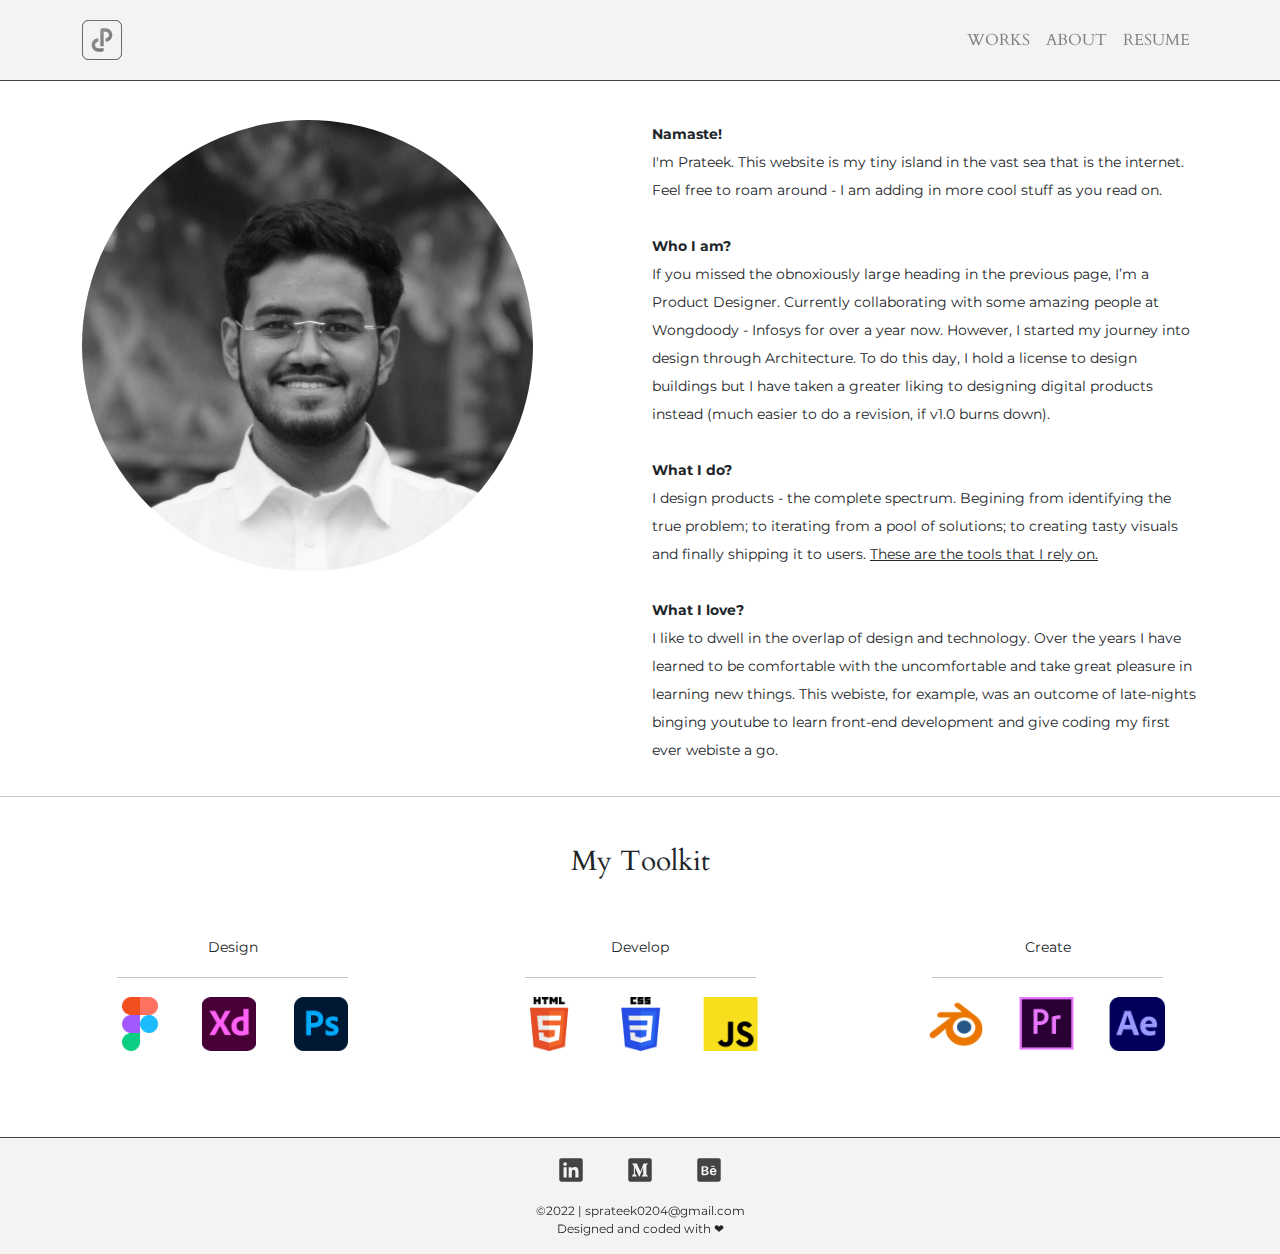
==== about.html @ 3cd32db0 "Update about.html" ====
<!DOCTYPE html>
<html lang="en">
<head>
    <meta charset="UTF-8">
    <meta http-equiv="X-UA-Compatible" content="IE=edge">
    <meta name="viewport" content="width=device-width, initial-scale=1.0">
    <link href='https://fonts.googleapis.com/css?family=Cardo' rel='stylesheet'>
    <link rel="preconnect" href="https://fonts.googleapis.com">
    <link rel="preconnect" href="https://fonts.gstatic.com" crossorigin>
    <link href="https://fonts.googleapis.com/css2?family=Cardo:ital,wght@0,400;0,700;1,400&family=Montserrat:ital,wght@0,400;0,700;1,300&display=swap" rel="stylesheet">
    <link rel="stylesheet" href="bootstrap.min.css">
    <link rel="stylesheet" href="main.css">
    <link rel="stylesheet" href="about.css">
    <title>About me</title>
</head>
<body>

    <!-- Back to Top -->

    <button type="button" class="btn btn-floating btn-lg" id="btn-back-to-top">
        <img src="Assets/chevron-up.svg" alt="Back to Top" id="chevron-up">
    </button>

    <!-- Navbar -->

    <nav class="navbar navbar-expand-sm navbar-light navbarBg fixed-top">
        <div class="container">
            <a href="index.html" class="navbar-brand">
                <img src="Assets/Logo4.svg" alt="Prateek Singh" id="bottomLogo"> 
                <img src="Assets/Logo6.svg" alt="Prateek Singh" id="topLogo">
            </a>
            <button class="navbar-toggler" data-bs-toggle="collapse" data-bs-target="#navbarMenu">
                <span class="navbar-toggler-icon"></span>
            </button>
            <div class="collapse navbar-collapse" id="navbarMenu">
                <ul class="navbar-nav ms-auto">
                    <li class="nav-item">
                        <a href="index.html#recentProjects" class="nav-link">WORKS</a>
                    </li>
                    <li class="nav-item">
                        <a href="about.html" class="nav-link">ABOUT</a>
                    </li>
                    <li class="nav-item">
                        <a href="Assets/PrateekSingh_Resume.pdf" target="_blank" rel="noopener noreferrer" class="nav-link">RESUME</a>
                    </li>
                </ul>
            </div>
        </div>
    </nav>

    <!-- Introduction -->

    <div class="container" id="wrapper">
        <div class="row justify-content-between" id="content">
            <div class="col-md-5 col-12 about">
                <img src="/Assets/Prateek_bnw.jpg" alt="My photo" class="img-fluid" id="myPhoto">
            </div>
            <div class="col-md-6 col-12 body about" id="myAbout">
                <b>Namaste!</b>
                <br>
                I'm Prateek.  This website is my tiny island in the vast sea that is the internet. Feel free to roam around - I am adding in more cool stuff as you read on.
                <br>
                <br>
                <b>Who I am?</b>
                <br>
                If you missed the obnoxiously large heading in the previous page, I’m a Product Designer. Currently collaborating with some amazing people at Wongdoody - Infosys for over a year now.
                However, I started my journey into design through Architecture. To do this day, I hold a license to design buildings but I have taken a greater liking to designing digital products instead (much easier to do a revision, if v1.0 burns down).
                <br>
                <br>
                <b>What I do?</b>
                <br>
                I design products - the complete spectrum. Begining from identifying the true problem; to iterating from a pool of solutions; to creating tasty visuals and finally shipping it to users. <a href="#toolkit">These are the tools that I rely on.</a>
                <br>
                <br>
                <b>What I love?</b>
                <br>
                I like to dwell in the overlap of design and technology. Over the years I have learned to be comfortable with the uncomfortable and take great pleasure in learning new things. This webiste, for example, was an outcome of late-nights binging youtube to learn front-end development and give coding my first ever webiste a go.
            </div>
        </div>
    </div>

    <hr>

    <!-- ToolKit -->

    <div class="continer" id="toolkit">
        <div class="row text-center mt-5">
            <h3>My Toolkit</h3>
        </div> 
        <div class="row justify-content-evenly">

            <div class="col-sm-3 col-12 mt-5">
                <div class="body text-center">
                    Design
                </div>
                <div class="line">
                </div>
                <div class="images">
                    <div class="text-center">
                        <img src="/Assets/Figma_logo.png" alt="Figma Logo" class="img-fluid">
                        <br>
                        <div class="caption appNames">
                            Figma
                        </div>
                    </div>
                    <div class="text-center">
                        <img src="/Assets/Adobe_XD_logo.png" alt="Adobe XD Logo" class="img-fluid">
                        <br>
                        <div class="caption appNames">
                            Adobe<br>XD
                        </div>
                    </div>
                    <div class="text-center">
                        <img src="/Assets/Photoshop_Logo.png" alt="Photoshop logo" class="img-fluid">
                        <br>
                        <div class="caption appNames">
                            Photoshop
                        </div>
                    </div>
                </div>
            </div>

            <div class="col-sm-3 col-12 mt-5">
                <div class="body text-center">
                    Develop
                </div>
                <div class="line">
                </div>
                <div class="images">
                    <div class="text-center">
                        <img src="/Assets/html_logo.png" alt="html Logo" class="img-fluid">
                        <br>
                        <div class="caption appNames">HTML 5</div>
                    </div>
                    <div class="text-center">
                        <img src="/Assets/CSS3_logo.png" alt="CSS Logo"    class="img-fluid">
                        <br>
                        <div class="caption appNames">CSS</div>
                    </div>
                    <div class="text-center">
                        <img src="/Assets/javascript_Logo.png" alt="Javascript logo" class="img-fluid">
                        <br>
                        <div class="caption appNames">Javascript</div>
                    </div>
                </div>
            </div>

            <div class="col-sm-3 col-12 mt-5">
                <div class="body text-center">
                    Create
                </div>
                <div class="line">
                </div>
                <div class="images">
                    <div class="text-center">
                        <img src="/Assets/Blender_logo.png" alt="Blender Logo" class="img-fluid">
                        <br>
                        <div class="caption appNames">
                            Blender
                        </div>
                    </div>
                    <div class="text-center">
                        <img src="/Assets/premiere_pro_logo.png" alt="Premiere proLogo" class="img-fluid">
                        <br>
                        <div class="caption appNames">
                            Premiere<br>Pro
                        </div>
                    </div>
                    <div class="text-center">
                        <img src="/Assets/Adobe_After_Effects_logo.png" alt="After Effects logo" class="img-fluid">
                        <br>
                        <div class="caption appNames">
                            After<br>Effects
                        </div>
                    </div>
                </div>
            </div>

        </div>
    </div>

    <!-- Footer -->

    <footer>
        <div class="footer container-fluid">
            <div class="links text-center">
                <a href="https://www.linkedin.com/in/prateeksingh20/" target="_blank" rel="noopener noreferrer">
                    <img src="/Assets/LinkedIn.svg" alt="LinkedIn Logo" class="img-fluid logo">
                </a><a href="https://www.medium.com/@prateeksingh20" target="_blank" rel="noopener noreferrer">
                    <img src="/Assets/Medium.svg" alt="Medium Logo" class="img-fluid logo">
                </a><a href="https://www.behance.net/prateeksingh20/" target="_blank" rel="noopener noreferrer">
                    <img src="/Assets/Behance.svg" alt="Gmail Logo" class="img-fluid logo">
                </a>
            </div>
            <div class="footnote text-center">
                ©2022 | <a href="mailto:sprateek0204@gmail.com">sprateek0204@gmail.com</a>
                <br>
                Designed and coded with &#10084;
            </div>
        </div>
    </footer>

    <script type="text/javascript" src="main.js"></script>
    <script type="text/javascript" src="bootstrap.bundle.min.js"></script>

    </body>
    </html>
---- main.css ----
body {
    min-height: 100vh;
    min-height: -webkit-fill-available;
}
  html {
    height: -webkit-fill-available;
}

html{
    scroll-behavior: smooth;
}
  

h1{
    font-family: 'Cardo' , sans-serif;
    font-style: normal;
    font-weight: normal;
    font-size: 72px;
    line-height: 150%;
}

h2{
    font-family: 'Cardo' , sans-serif;
    font-style: normal;
    font-weight: normal;
    font-size: 36px;
    line-height: 49px;
}

h3{
    font-family: Cardo;
    font-style: normal;
    /* font-weight: bold; */
    font-size: px;
    line-height: 32px;
}   

.body{
    font-family: 'Montserrat', sans-serif;
    font-style: normal;
    font-weight: normal;
    font-size: 14px;
    line-height: 200%;
    margin-bottom: 1rem;

}

.bodyHeader{
    font-family: 'Montserrat', sans-serif;
    font-style: normal;
    font-weight: bold;
    font-size: 18px;
    line-height: 150%;
}

.bodySubHeader{
    font-family: 'Montserrat', sans-serif;
    font-style: normal;
    font-weight: normal;
    font-size: 18px;
    line-height: 150%;
    text-decoration-line: underline;
    margin-bottom: 0.5rem;
}

.caption{
    font-family: 'Montserrat', sans-serif;
    font-style: normal;
    font-weight: normal;
    font-size: 12px;
    line-height: 150%;
}

#btn-back-to-top {
    position: fixed;
    bottom: 20px;
    right: 20px;
    display: none;
}


/* Navbar */

.navbarBg{
    background: rgba(214, 214, 214, 0.3);
    backdrop-filter: blur(20px);
    -webkit-backdrop-filter: blur(20px);
    box-shadow: 0px 1px 0px #434343;
}

.nav-link{
    font-family: 'Cardo' , sans-serif;
    font-style: normal;
    font-weight: normal;
    font-size: 16px;
    line-height: 32px;
    text-transform: uppercase;
    color: hsla(120, 20%, 6%, 0.5) !important;
}

.nav-link:hover{
    color: hsla(120, 20%, 6%, 1) !important;
    transition: 0.5s;
}

@media screen and (min-width: 1366px)
{
    .nav-link{
        padding-right: 0 !important;
        padding-left: 4rem !important;
    }
}

.navbar{
    padding-top: 1rem;
    padding-bottom: 1rem;
}

a.navbar-brand{
    position: relative;
}

a.navbar-brand>img{
    width: 40px;
    height: auto;
    position: absolute;
    top: -15px;
    left: 0;
}

#bottomLogo{
    filter: opacity(0);

}

a.navbar-brand:hover #bottomLogo{
    filter: opacity(1);
    transition: 1s;

}

.divider{
    margin-top: 5rem;
    margin-bottom:5rem ;
    border: 1px dashed #E5C1BD;
}

.video-fluid {
    width: 100%;
    height: auto;
}

.roundedBorder{
    border: 1px solid #62929E;
    border-radius: 0px;
}

.bold{
    font-weight: bold;
    text-decoration: solid;
    background-color: #CFFFB0;
}


#gallery-modal .modal-img{
    width: 100%;
}

.gallery-item:hover{
    /* filter: grayscale(); */
    /* border: 1px solid #000; */
    transition: 0.3s;
    cursor:-webkit-zoom-in;
    border-radius: 8px;
}

.modal-big{
    max-width: 90vw;
    width: 100%;
    height: auto;
}

@media screen and (min-width: 1366px)
{
    #chevron-up{
        width: 24px;
        height: 24px;
    }

    #chevron-down{
        width: 24px;
        height: 24px;
    }
}

#btn-back-to-top:hover #chevron-up{
    transform: scale(1.3);
    transition: 0.6s ease;
}

#btn-back-to-top{
    z-index: 5000;
    background: rgba(214, 214, 214, 0.3);
    backdrop-filter: blur(40px);
    -webkit-backdrop-filter: blur(20px);
}

.links{
    padding: 1rem 0;
}

.links a{
    text-decoration: none;
    margin: 1rem;
}

.logo{
    width: 32px;
    height: 32px;
}

.logo:hover{
    filter: opacity(0.5);
}

#goto{
    position: absolute;
    bottom: 5vh;
    left: 50%;
    margin-left: -50px;
    animation: bounce 2s infinite;
    animation-timing-function: ease;
}

@media screen and (max-width:768px) {
    #goto{
        bottom:10vh;
    }   
}

@keyframes bounce {
    0% {transform: translateY(0);}
    50% {transform: translateY(-1vh);}
    0% {transform: translateY(0);}
}

.footnote{
    font-family: 'Montserrat', sans-serif;
    font-style: normal;
    font-weight: normal;
    font-size: 12px;
    line-height: 150%;
}

.footer{
    margin-top: 3rem;
    padding-bottom: 1rem;
    background: rgba(214, 214, 214, 0.3);
    backdrop-filter: blur(20px);
    -webkit-backdrop-filter: blur(20px);
    box-shadow: 0px -1px 0px #434343;
}

.footnote a{
    text-decoration: none;
    color: inherit;
}

.footnote a:hover{
    text-decoration: underline;
}
---- about.css ----
.about{
    margin-top: 120px;
}

.about>img{
    border-radius: 50%;
}

.images{
    display: flex;
    justify-content: space-evenly;
}

.images img{
    height: auto;
    transform: scale(0.9);
}

.appNames{
    filter: opacity(0);
}

.images:hover .appNames{
    filter: opacity(1);
}

.images img:hover{
    transform: scale(1);
    transition: 0.5s;
}

#toolkit{
    width: 100%;
}

.line{
    max-width: 100%;
    height: 1px;
    margin-left: calc(25% - 40px);
    margin-right: calc(25% - 40px);
    background-color: rgb(196, 196, 196);
    margin-bottom: 1rem;
}

#wrapper a{     
    color: inherit;
}

@media screen and (max-width:768px) {
    .row{
        --bs-gutter-x: 0rem !important    ;
    }
}
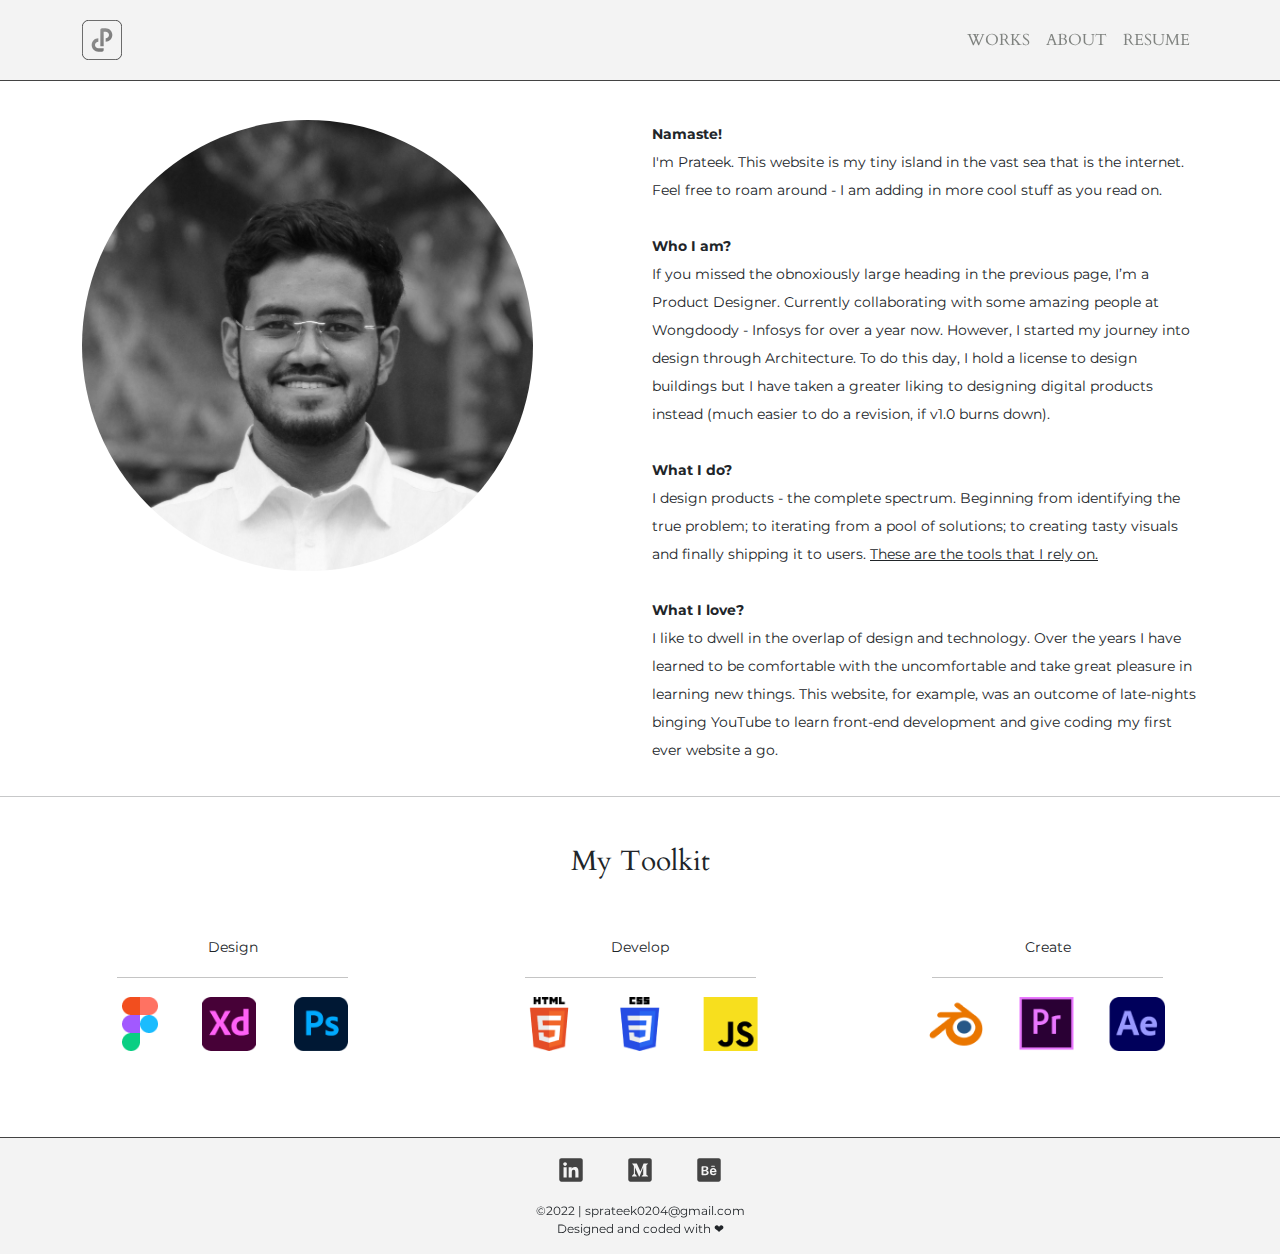
==== commit 6a56662b: "Add files via upload" ====
--- a/about.html
+++ b/about.html
@@ -1,17 +1,35 @@
 <!DOCTYPE html>
 <html lang="en">
 <head>
+    <title>About me</title>
     <meta charset="UTF-8">
     <meta http-equiv="X-UA-Compatible" content="IE=edge">
     <meta name="viewport" content="width=device-width, initial-scale=1.0">
+    <meta name="description" content="This webpage is Prateek Singh's design portfolio.">
+    <meta name="keywords" content="Prateek Singh, UX Designer, Product Designer, Designer, User Experience">
+    <meta name="author" content="Prateek Singh">
     <link href='https://fonts.googleapis.com/css?family=Cardo' rel='stylesheet'>
     <link rel="preconnect" href="https://fonts.googleapis.com">
     <link rel="preconnect" href="https://fonts.gstatic.com" crossorigin>
     <link href="https://fonts.googleapis.com/css2?family=Cardo:ital,wght@0,400;0,700;1,400&family=Montserrat:ital,wght@0,400;0,700;1,300&display=swap" rel="stylesheet">
+    <link rel="icon" type="image/x-icon" href="Assets/flavicon.ico">
+    <meta property="og:title" content="Prateek Singh's Portfolio" />
+    <meta property="og:type" content="website" />
+    <meta property="og:url" content="https://prateeksingh.in/" />
+    <meta property="og:image" content="https://prateeksingh.in/Assets/Website_og_thumbnail.png" />
+    <meta name="description" property="og:description" content="I'm a Product Designer / UX Designer based in India. This website is my tiny island in the vast sea that is the internet." />
+    <meta name="author" content="Prateek Singh">
     <link rel="stylesheet" href="bootstrap.min.css">
     <link rel="stylesheet" href="main.css">
     <link rel="stylesheet" href="about.css">
-    <title>About me</title>
+    <!-- Global site tag (gtag.js) - Google Analytics -->
+    <script async src="https://www.googletagmanager.com/gtag/js?id=G-GD4QKS7PSS"></script>
+    <script>
+    window.dataLayer = window.dataLayer || [];
+    function gtag(){dataLayer.push(arguments);}
+    gtag('js', new Date());
+    gtag('config', 'G-GD4QKS7PSS');
+    </script>
 </head>
 <body>
 
@@ -52,7 +70,7 @@
 
     <div class="container" id="wrapper">
         <div class="row justify-content-between" id="content">
-            <div class="col-md-5 col-12 about">
+            <div class="col-md-5 col-12 about your-element">
                 <img src="/Assets/Prateek_bnw.jpg" alt="My photo" class="img-fluid" id="myPhoto">
             </div>
             <div class="col-md-6 col-12 body about" id="myAbout">
@@ -69,12 +87,12 @@
                 <br>
                 <b>What I do?</b>
                 <br>
-                I design products - the complete spectrum. Begining from identifying the true problem; to iterating from a pool of solutions; to creating tasty visuals and finally shipping it to users. <a href="#toolkit">These are the tools that I rely on.</a>
+                I design products - the complete spectrum. Beginning from identifying the true problem; to iterating from a pool of solutions; to creating tasty visuals and finally shipping it to users. <a href="#toolkit">These are the tools that I rely on.</a>
                 <br>
                 <br>
                 <b>What I love?</b>
                 <br>
-                I like to dwell in the overlap of design and technology. Over the years I have learned to be comfortable with the uncomfortable and take great pleasure in learning new things. This webiste, for example, was an outcome of late-nights binging youtube to learn front-end development and give coding my first ever webiste a go.
+                I like to dwell in the overlap of design and technology. Over the years I have learned to be comfortable with the uncomfortable and take great pleasure in learning new things. This website, for example, was an outcome of late-nights binging YouTube to learn front-end development and give coding my first ever website a go.
             </div>
         </div>
     </div>
@@ -140,7 +158,7 @@
                     <div class="text-center">
                         <img src="/Assets/javascript_Logo.png" alt="Javascript logo" class="img-fluid">
                         <br>
-                        <div class="caption appNames">Javascript</div>
+                        <div class="caption appNames">JavaScript</div>
                     </div>
                 </div>
             </div>
@@ -199,9 +217,15 @@
             </div>
         </div>
     </footer>
-
+    <script type="text/javascript" src="vanilla-tilt.js"></script>
+    <script type="text/javascript">
+        VanillaTilt.init(document.querySelector(".your-element"), {
+            max: 25,
+            speed: 400
+        });
+    </script>
     <script type="text/javascript" src="main.js"></script>
     <script type="text/javascript" src="bootstrap.bundle.min.js"></script>
 
     </body>
-    </html>
+    </html>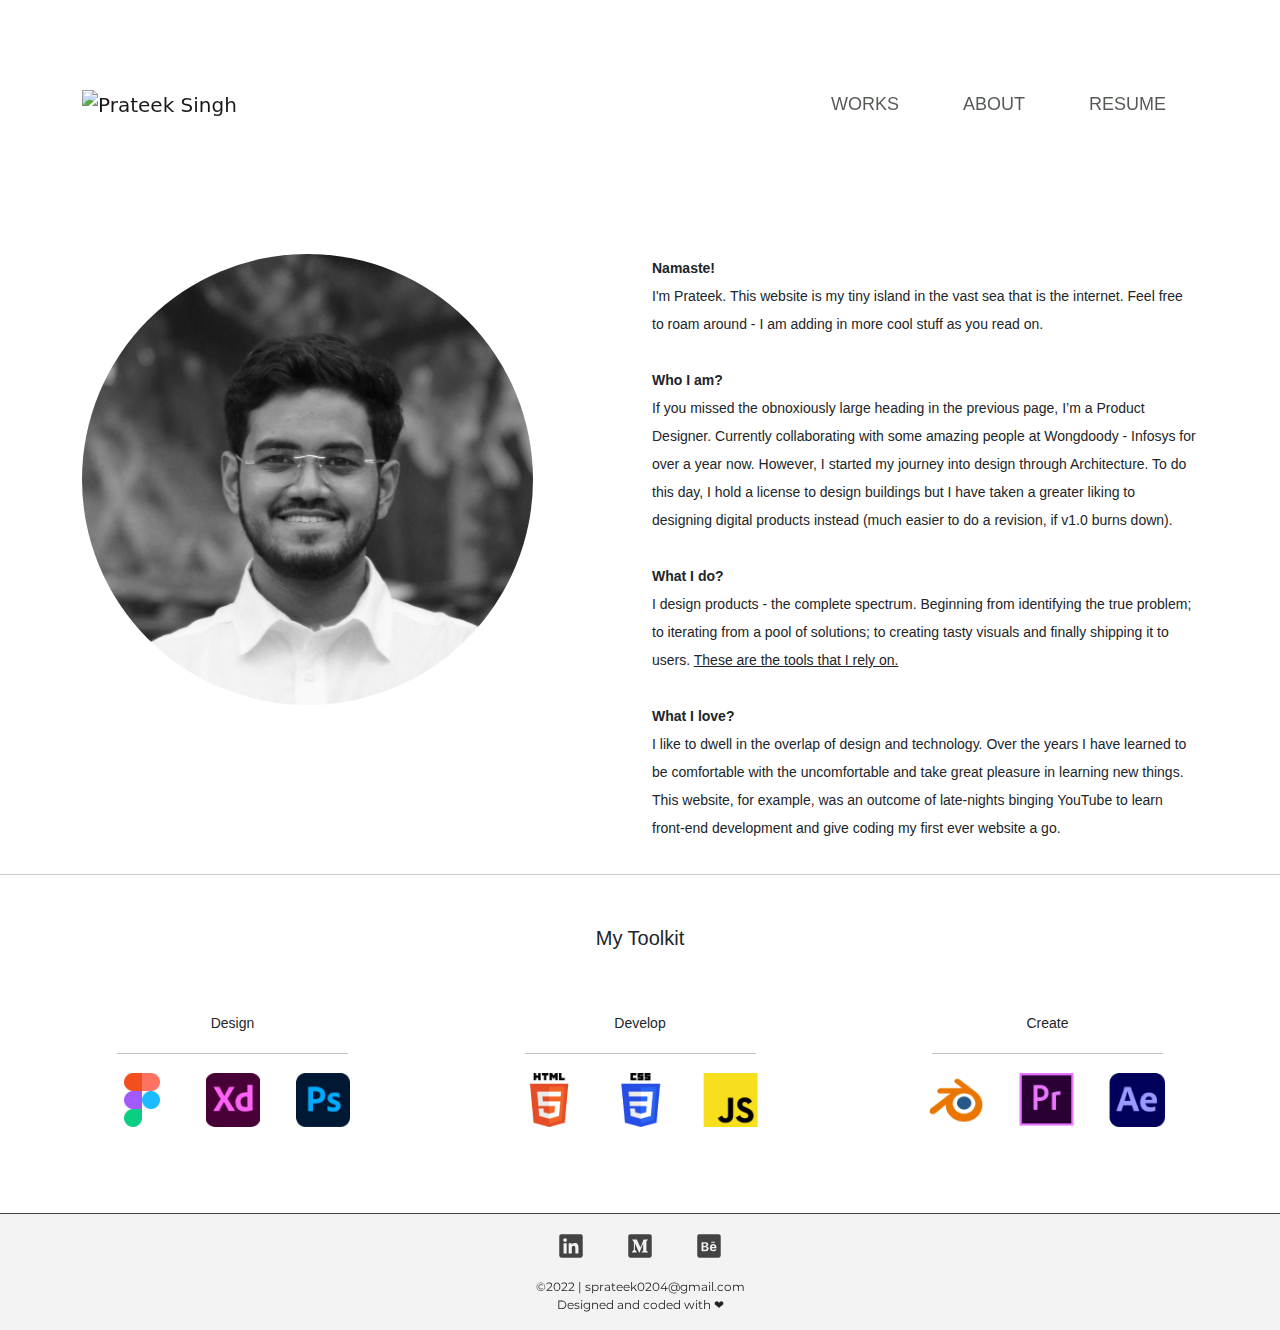
==== commit 26629b57: "Add files via upload" ====
--- a/about.html
+++ b/about.html
@@ -41,11 +41,10 @@
 
     <!-- Navbar -->
 
-    <nav class="navbar navbar-expand-sm navbar-light navbarBg fixed-top">
-        <div class="container">
+    <nav class="navbar navbar-expand-sm navbar-light navbarBg sticky-top ">
+        <div class="container" id="navAdjust">
             <a href="index.html" class="navbar-brand">
-                <img src="Assets/Logo4.svg" alt="Prateek Singh" id="bottomLogo"> 
-                <img src="Assets/Logo6.svg" alt="Prateek Singh" id="topLogo">
+                <img src="Assets/Logo.svg" alt="Prateek Singh"> 
             </a>
             <button class="navbar-toggler" data-bs-toggle="collapse" data-bs-target="#navbarMenu">
                 <span class="navbar-toggler-icon"></span>
@@ -217,13 +216,14 @@
             </div>
         </div>
     </footer>
-    <script type="text/javascript" src="vanilla-tilt.js"></script>
+    <!-- <script type="text/javascript" src="vanilla-tilt.js"></script>
     <script type="text/javascript">
         VanillaTilt.init(document.querySelector(".your-element"), {
             max: 25,
             speed: 400
         });
-    </script>
+    </script> -->
+    <script src="//ajax.googleapis.com/ajax/libs/jquery/1.9.1/jquery.min.js"></script>
     <script type="text/javascript" src="main.js"></script>
     <script type="text/javascript" src="bootstrap.bundle.min.js"></script>
 
--- a/main.css
+++ b/main.css
@@ -1,271 +1,351 @@
-body {
-    min-height: 100vh;
-    min-height: -webkit-fill-available;
-}
-  html {
-    height: -webkit-fill-available;
-}
-
-html{
-    scroll-behavior: smooth;
-}
-  
-
-h1{
-    font-family: 'Cardo' , sans-serif;
-    font-style: normal;
-    font-weight: normal;
-    font-size: 72px;
-    line-height: 150%;
-}
-
-h2{
-    font-family: 'Cardo' , sans-serif;
-    font-style: normal;
-    font-weight: normal;
-    font-size: 36px;
-    line-height: 49px;
-}
-
-h3{
-    font-family: Cardo;
-    font-style: normal;
-    /* font-weight: bold; */
-    font-size: px;
-    line-height: 32px;
-}   
-
-.body{
-    font-family: 'Montserrat', sans-serif;
-    font-style: normal;
-    font-weight: normal;
-    font-size: 14px;
-    line-height: 200%;
-    margin-bottom: 1rem;
-
-}
-
-.bodyHeader{
-    font-family: 'Montserrat', sans-serif;
-    font-style: normal;
-    font-weight: bold;
-    font-size: 18px;
-    line-height: 150%;
-}
-
-.bodySubHeader{
-    font-family: 'Montserrat', sans-serif;
-    font-style: normal;
-    font-weight: normal;
-    font-size: 18px;
-    line-height: 150%;
-    text-decoration-line: underline;
-    margin-bottom: 0.5rem;
-}
-
-.caption{
-    font-family: 'Montserrat', sans-serif;
-    font-style: normal;
-    font-weight: normal;
-    font-size: 12px;
-    line-height: 150%;
-}
-
-#btn-back-to-top {
-    position: fixed;
-    bottom: 20px;
-    right: 20px;
-    display: none;
-}
-
-
-/* Navbar */
-
-.navbarBg{
-    background: rgba(214, 214, 214, 0.3);
-    backdrop-filter: blur(20px);
-    -webkit-backdrop-filter: blur(20px);
-    box-shadow: 0px 1px 0px #434343;
-}
-
-.nav-link{
-    font-family: 'Cardo' , sans-serif;
-    font-style: normal;
-    font-weight: normal;
-    font-size: 16px;
-    line-height: 32px;
-    text-transform: uppercase;
-    color: hsla(120, 20%, 6%, 0.5) !important;
-}
-
-.nav-link:hover{
-    color: hsla(120, 20%, 6%, 1) !important;
-    transition: 0.5s;
-}
-
-@media screen and (min-width: 1366px)
-{
-    .nav-link{
-        padding-right: 0 !important;
-        padding-left: 4rem !important;
-    }
-}
-
-.navbar{
-    padding-top: 1rem;
-    padding-bottom: 1rem;
-}
-
-a.navbar-brand{
-    position: relative;
-}
-
-a.navbar-brand>img{
-    width: 40px;
-    height: auto;
-    position: absolute;
-    top: -15px;
-    left: 0;
-}
-
-#bottomLogo{
-    filter: opacity(0);
-
-}
-
-a.navbar-brand:hover #bottomLogo{
-    filter: opacity(1);
-    transition: 1s;
-
-}
-
-.divider{
-    margin-top: 5rem;
-    margin-bottom:5rem ;
-    border: 1px dashed #E5C1BD;
-}
-
-.video-fluid {
-    width: 100%;
-    height: auto;
-}
-
-.roundedBorder{
-    border: 1px solid #62929E;
-    border-radius: 0px;
-}
-
-.bold{
-    font-weight: bold;
-    text-decoration: solid;
-    background-color: #CFFFB0;
-}
-
-
-#gallery-modal .modal-img{
-    width: 100%;
-}
-
-.gallery-item:hover{
-    /* filter: grayscale(); */
-    /* border: 1px solid #000; */
-    transition: 0.3s;
-    cursor:-webkit-zoom-in;
-    border-radius: 8px;
-}
-
-.modal-big{
-    max-width: 90vw;
-    width: 100%;
-    height: auto;
-}
-
-@media screen and (min-width: 1366px)
-{
-    #chevron-up{
-        width: 24px;
-        height: 24px;
-    }
-
-    #chevron-down{
-        width: 24px;
-        height: 24px;
-    }
-}
-
-#btn-back-to-top:hover #chevron-up{
-    transform: scale(1.3);
-    transition: 0.6s ease;
-}
-
-#btn-back-to-top{
-    z-index: 5000;
-    background: rgba(214, 214, 214, 0.3);
-    backdrop-filter: blur(40px);
-    -webkit-backdrop-filter: blur(20px);
-}
-
-.links{
-    padding: 1rem 0;
-}
-
-.links a{
-    text-decoration: none;
-    margin: 1rem;
-}
-
-.logo{
-    width: 32px;
-    height: 32px;
-}
-
-.logo:hover{
-    filter: opacity(0.5);
-}
-
-#goto{
-    position: absolute;
-    bottom: 5vh;
-    left: 50%;
-    margin-left: -50px;
-    animation: bounce 2s infinite;
-    animation-timing-function: ease;
-}
-
-@media screen and (max-width:768px) {
-    #goto{
-        bottom:10vh;
-    }   
-}
-
-@keyframes bounce {
-    0% {transform: translateY(0);}
-    50% {transform: translateY(-1vh);}
-    0% {transform: translateY(0);}
-}
-
-.footnote{
-    font-family: 'Montserrat', sans-serif;
-    font-style: normal;
-    font-weight: normal;
-    font-size: 12px;
-    line-height: 150%;
-}
-
-.footer{
-    margin-top: 3rem;
-    padding-bottom: 1rem;
-    background: rgba(214, 214, 214, 0.3);
-    backdrop-filter: blur(20px);
-    -webkit-backdrop-filter: blur(20px);
-    box-shadow: 0px -1px 0px #434343;
-}
-
-.footnote a{
-    text-decoration: none;
-    color: inherit;
-}
-
-.footnote a:hover{
-    text-decoration: underline;
+html {
+    height: -webkit-fill-available;
+    scroll-behavior: smooth;
+}
+
+body {
+    min-height: 100vh;
+    min-height: -webkit-fill-available;
+}
+
+.black{
+    color: #000000;
+}
+
+.grey1{
+    color: #121212 !important;
+}
+
+.grey2{
+    color: #181818 !important;
+}
+
+
+h1{
+    font-family: 'Red Hat Display' , sans-serif;
+    font-style: normal;
+    font-weight: 700;
+    font-size: 48px;
+    line-height: 150%;
+}
+
+h2{
+    font-family: 'Red Hat Display' , sans-serif;
+    font-style: normal;
+    font-weight: normal;
+    font-size: 36px;
+    line-height: 150%;
+}
+
+h3{
+    font-family: 'Red Hat Display' , sans-serif;
+    font-style: normal;
+    font-weight: 400;
+    font-size: 20px;
+    line-height: 150%;
+}   
+
+.body{
+    font-family: 'Red Hat Display', sans-serif;
+    font-style: normal;
+    font-weight: normal;
+    font-size: 14px;
+    line-height: 200%;
+    margin-bottom: 1rem;
+
+}
+
+.bodyHeader{
+    font-family: 'Red Hat Display', sans-serif;
+    font-style: normal;
+    font-weight: bold;
+    font-size: 18px;
+    line-height: 150%;
+}
+
+.bodySubHeader{
+    font-family: 'Red Hat Display', sans-serif;
+    font-style: normal;
+    font-weight: normal;
+    font-size: 18px;
+    line-height: 150%;
+    text-decoration-line: underline;
+    margin-bottom: 0.5rem;
+}
+
+.caption{
+    font-family: 'Red Hat Display', sans-serif;
+    font-style: normal;
+    font-weight: normal;
+    font-size: 12px;
+    line-height: 150%;
+}
+
+#btn-back-to-top {
+    position: fixed;
+    bottom: 20px;
+    right: 20px;
+    display: none;
+}
+
+
+/* Navbar */
+
+.navbarBg{
+    background: rgba(255, 255, 255, 0) !;
+    backdrop-filter: blur(0px);
+    -webkit-backdrop-filter: blur(120px);
+    box-shadow: none;
+}
+
+.nav-link{
+    font-family: 'Red Hat Display' , sans-serif;
+    font-style: normal;
+    font-weight: normal;
+    font-size: 18px;
+    line-height: 150%;
+    text-transform: uppercase;
+    padding-right: 2rem !important;
+    padding-left: 2rem !important;
+    color: hsla(120, 20%, 6%, 0.7) !important;
+}
+
+.nav-link:hover{
+    color: hsla(120, 20%, 6%, 1) !important;
+    transition: 0.5s;
+}
+
+/* .navbarBg{
+    background: rgba(255, 255, 255, 0);
+    backdrop-filter: blur(0px) !important;
+    -webkit-backdrop-filter: blur(0px);
+    box-shadow: none !important;
+} */
+
+.navbarBg.sticky-top.scrolled{
+    background: rgba(214, 214, 214, 0.3);
+    backdrop-filter: blur(120px) !important;
+    -webkit-backdrop-filter: blur(120px);
+    box-shadow: 0px 1px 0px #434343 !important;
+    transition: 100ms linear;
+}
+
+.navbar{
+    margin-top: 75px;
+}
+
+@media screen and (max-width:576px) {
+    .navbar{
+        margin-top: 0px !important;
+        backdrop-filter: blur(120px) !important;
+    }    
+
+    #navAdjust{
+        padding: 0 1rem !important;
+    }
+
+    .nav-link{
+        padding-left: 0 !important;
+    }
+}
+
+/* @media screen and (max-width: 992px)
+{
+    .nav-link{
+        padding-right: 1rem !important;
+        padding-left: 1rem !important;
+    }
+} */
+
+a.navbar-brand{
+    position: relative;
+}
+
+.divider{
+    margin-top: 5rem;
+    margin-bottom:5rem ;
+    border: 1px dashed #E5C1BD;
+}
+
+.video-fluid {
+    width: 100%;
+    height: auto;
+}
+
+.roundedBorder{
+    border: 1px solid #62929E;
+    border-radius: 0px;
+}
+
+.bold{
+    font-weight: bold;
+    text-decoration: solid;
+    background-color: #CFFFB0;
+}
+
+
+#gallery-modal .modal-img{
+    width: 100%;
+}
+
+.gallery-item:hover{
+    /* filter: grayscale(); */
+    /* border: 1px solid #000; */
+    transition: 0.3s;
+    cursor:-webkit-zoom-in;
+    border-radius: 8px;
+}
+
+.modal-big{
+    max-width: 90vw;
+    width: 100%;
+    height: auto;
+}
+
+@media screen and (min-width: 1366px)
+{
+    #chevron-up{
+        width: 24px;
+        height: 24px;
+    }
+
+    #chevron-down{
+        width: 24px;
+        height: 24px;
+    }
+}
+
+#btn-back-to-top:hover #chevron-up{
+    transform: scale(1.3);
+    transition: 0.6s ease;
+}
+
+#btn-back-to-top{
+    z-index: 5000;
+    background: rgba(214, 214, 214, 0.3);
+    backdrop-filter: blur(40px);
+    -webkit-backdrop-filter: blur(20px);
+}
+
+.links{
+    padding: 1rem 0;
+}
+
+.links a{
+    text-decoration: none;
+    margin: 1rem;
+}
+
+.logo{
+    width: 32px;
+    height: 32px;
+}
+
+.logo:hover{
+    filter: opacity(0.5);
+}
+
+#goto{
+    position: absolute;
+    bottom: 7vh;
+    left: 50%;
+    transform: translate(-50% , 0);
+}
+
+
+#chevron-down{
+    animation: bounce 2s infinite;
+    animation-timing-function: ease;
+}
+
+@media screen and (max-width:768px) {
+    #goto{
+        bottom:10vh;
+    }   
+}
+
+@media screen and (max-width:576px) {
+    #goto{
+        display: none;
+        /* bottom:calc(10vh + 75px); */
+    }   
+}
+
+@keyframes bounce {
+    0% {transform: translateY(0);}
+    50% {transform: translateY(-1vh);}
+    0% {transform: translateY(0);}
+}
+
+.footnote{
+    font-family: 'Montserrat', sans-serif;
+    font-style: normal;
+    font-weight: normal;
+    font-size: 12px;
+    line-height: 150%;
+}
+
+.footer{
+    margin-top: 3rem;
+    padding-bottom: 1rem;
+    background: rgba(214, 214, 214, 0.3);
+    backdrop-filter: blur(20px);
+    -webkit-backdrop-filter: blur(20px);
+    box-shadow: 0px -1px 0px #434343;
+}
+
+.footnote a{
+    text-decoration: none;
+    color: inherit;
+}
+
+.footnote a:hover{
+    text-decoration: underline;
+}
+
+
+.forcedContainer{
+    max-width: 100%;
+}
+
+@media screen and (min-width:576px)
+{
+    .forcedContainer{
+        max-width: 540px;
+    }
+}
+
+@media screen and (min-width:768px)
+{
+    .forcedContainer{
+        max-width: 720px;
+    }
+}
+
+@media screen and (min-width:992px)
+{
+    .forcedContainer{
+        max-width: 960px;
+    }    
+}
+
+@media screen and (min-width:1200px)
+{
+    .forcedContainer{
+        max-width: 1140px;
+    }
+}
+
+@media screen and (min-width:1400px)
+{
+    .forcedContainer{
+        max-width: 1320px;
+    }
+}
+
+@media screen and (max-width:768px) {
+    .forcedContainer>h1{
+        font-size: 36px;
+        line-height: 49px;
+    }  
 }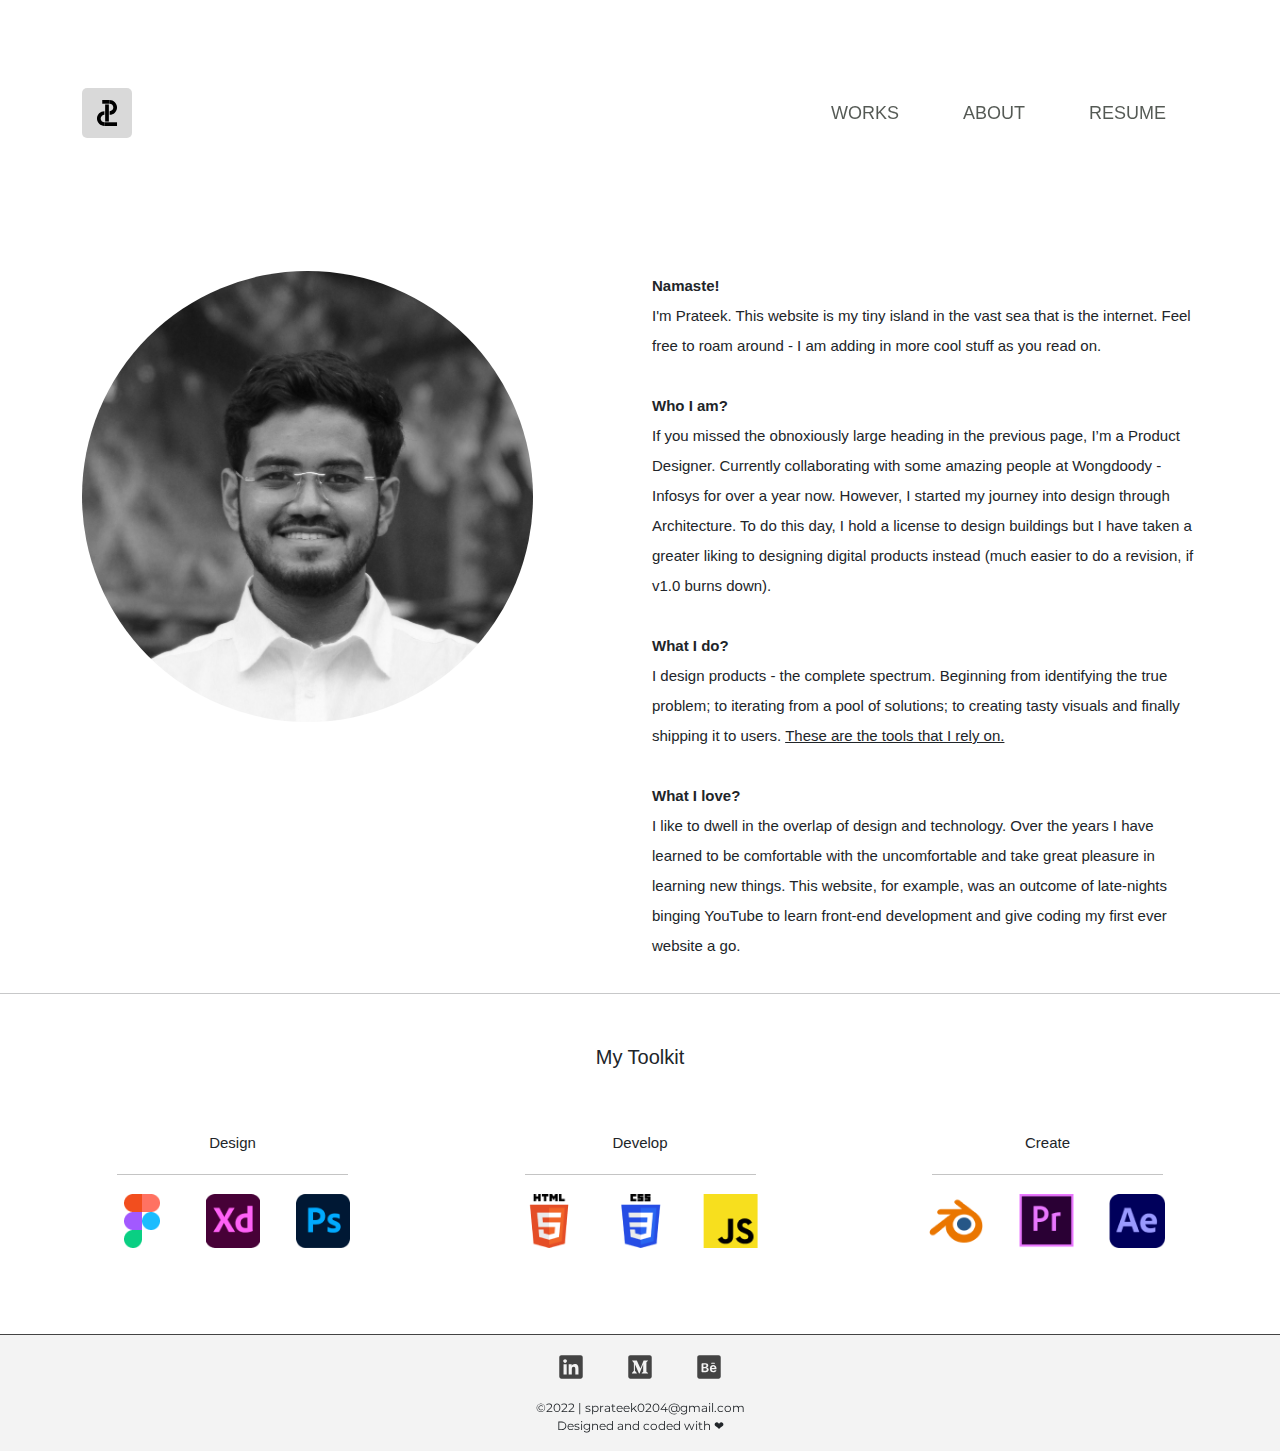
==== commit 7a544921: "Add files via upload" ====
--- a/about.html
+++ b/about.html
@@ -69,7 +69,7 @@
 
     <div class="container" id="wrapper">
         <div class="row justify-content-between" id="content">
-            <div class="col-md-5 col-12 about your-element">
+            <div class="col-md-5 col-12 about your-element ">
                 <img src="/Assets/Prateek_bnw.jpg" alt="My photo" class="img-fluid" id="myPhoto">
             </div>
             <div class="col-md-6 col-12 body about" id="myAbout">
--- a/main.css
+++ b/main.css
@@ -49,7 +49,7 @@
     font-family: 'Red Hat Display', sans-serif;
     font-style: normal;
     font-weight: normal;
-    font-size: 14px;
+    font-size: 15px;
     line-height: 200%;
     margin-bottom: 1rem;
 
@@ -92,9 +92,9 @@
 /* Navbar */
 
 .navbarBg{
-    background: rgba(255, 255, 255, 0) !;
+    background: rgba(255, 255, 255, 0);
     backdrop-filter: blur(0px);
-    -webkit-backdrop-filter: blur(120px);
+    -webkit-backdrop-filter: blur(0px);
     box-shadow: none;
 }
 
@@ -137,7 +137,7 @@
 @media screen and (max-width:576px) {
     .navbar{
         margin-top: 0px !important;
-        backdrop-filter: blur(120px) !important;
+        backdrop-filter: blur(0px) !important;
     }    
 
     #navAdjust{
@@ -348,4 +348,9 @@
         font-size: 36px;
         line-height: 49px;
     }  
+}
+
+.headerText > * {
+    position: sticky;
+    top: 100px;
 }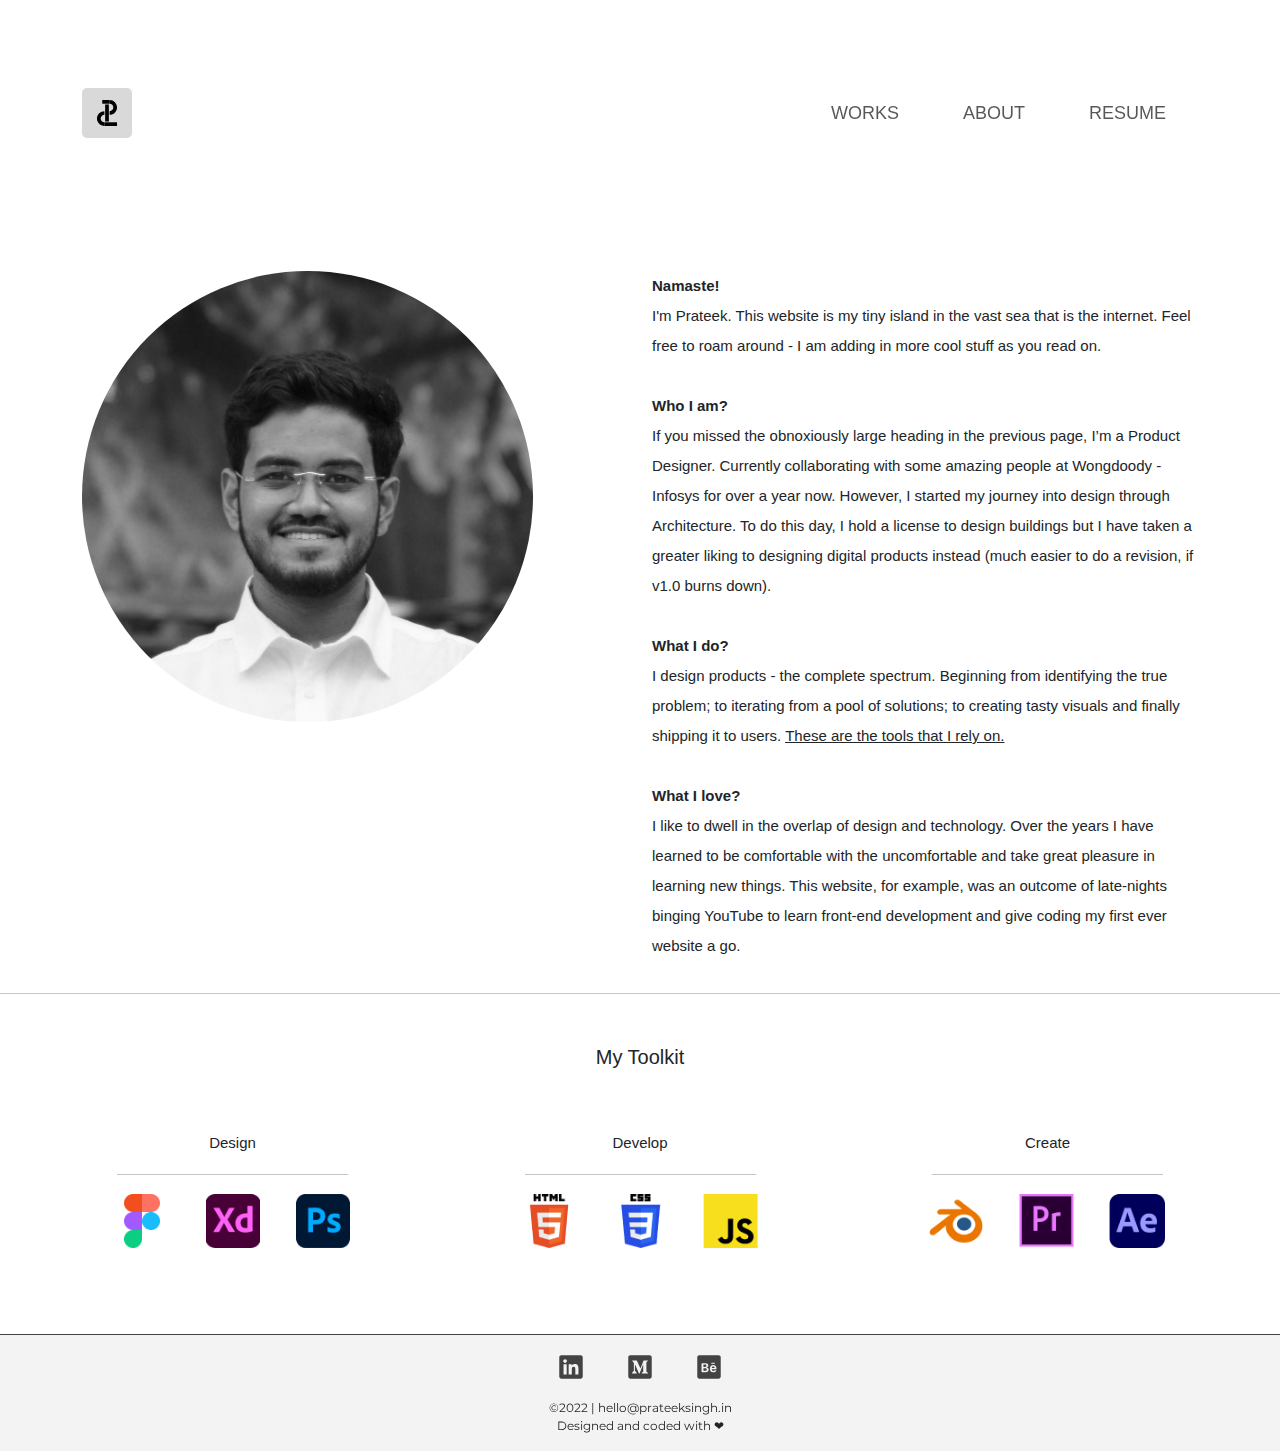
==== commit bba63c79: "Add files via upload" ====
--- a/about.html
+++ b/about.html
@@ -3,6 +3,13 @@
 <head>
     <title>About me</title>
     <meta charset="UTF-8">
+    <!-- Google Tag Manager -->
+    <script>(function(w,d,s,l,i){w[l]=w[l]||[];w[l].push({'gtm.start':
+    new Date().getTime(),event:'gtm.js'});var f=d.getElementsByTagName(s)[0],
+    j=d.createElement(s),dl=l!='dataLayer'?'&l='+l:'';j.async=true;j.src=
+    'https://www.googletagmanager.com/gtm.js?id='+i+dl;f.parentNode.insertBefore(j,f);
+    })(window,document,'script','dataLayer','GTM-M6XLQ33');</script>
+    <!-- End Google Tag Manager -->
     <meta http-equiv="X-UA-Compatible" content="IE=edge">
     <meta name="viewport" content="width=device-width, initial-scale=1.0">
     <meta name="description" content="This webpage is Prateek Singh's design portfolio.">
@@ -33,6 +40,11 @@
 </head>
 <body>
 
+    <!-- Google Tag Manager (noscript) -->
+    <noscript><iframe src="https://www.googletagmanager.com/ns.html?id=GTM-M6XLQ33"
+    height="0" width="0" style="display:none;visibility:hidden"></iframe></noscript>
+    <!-- End Google Tag Manager (noscript) -->
+
     <!-- Back to Top -->
 
     <button type="button" class="btn btn-floating btn-lg" id="btn-back-to-top">
@@ -210,7 +222,7 @@
                 </a>
             </div>
             <div class="footnote text-center">
-                ©2022 | <a href="mailto:sprateek0204@gmail.com">sprateek0204@gmail.com</a>
+                ©2022 | <a href="mailto:hello@prateeksingh.in">hello@prateeksingh.in</a>
                 <br>
                 Designed and coded with &#10084;
             </div>
--- a/main.css
+++ b/main.css
@@ -264,12 +264,6 @@
     }   
 }
 
-@media screen and (max-width:576px) {
-    #goto{
-        display: none;
-        /* bottom:calc(10vh + 75px); */
-    }   
-}
 
 @keyframes bounce {
     0% {transform: translateY(0);}
